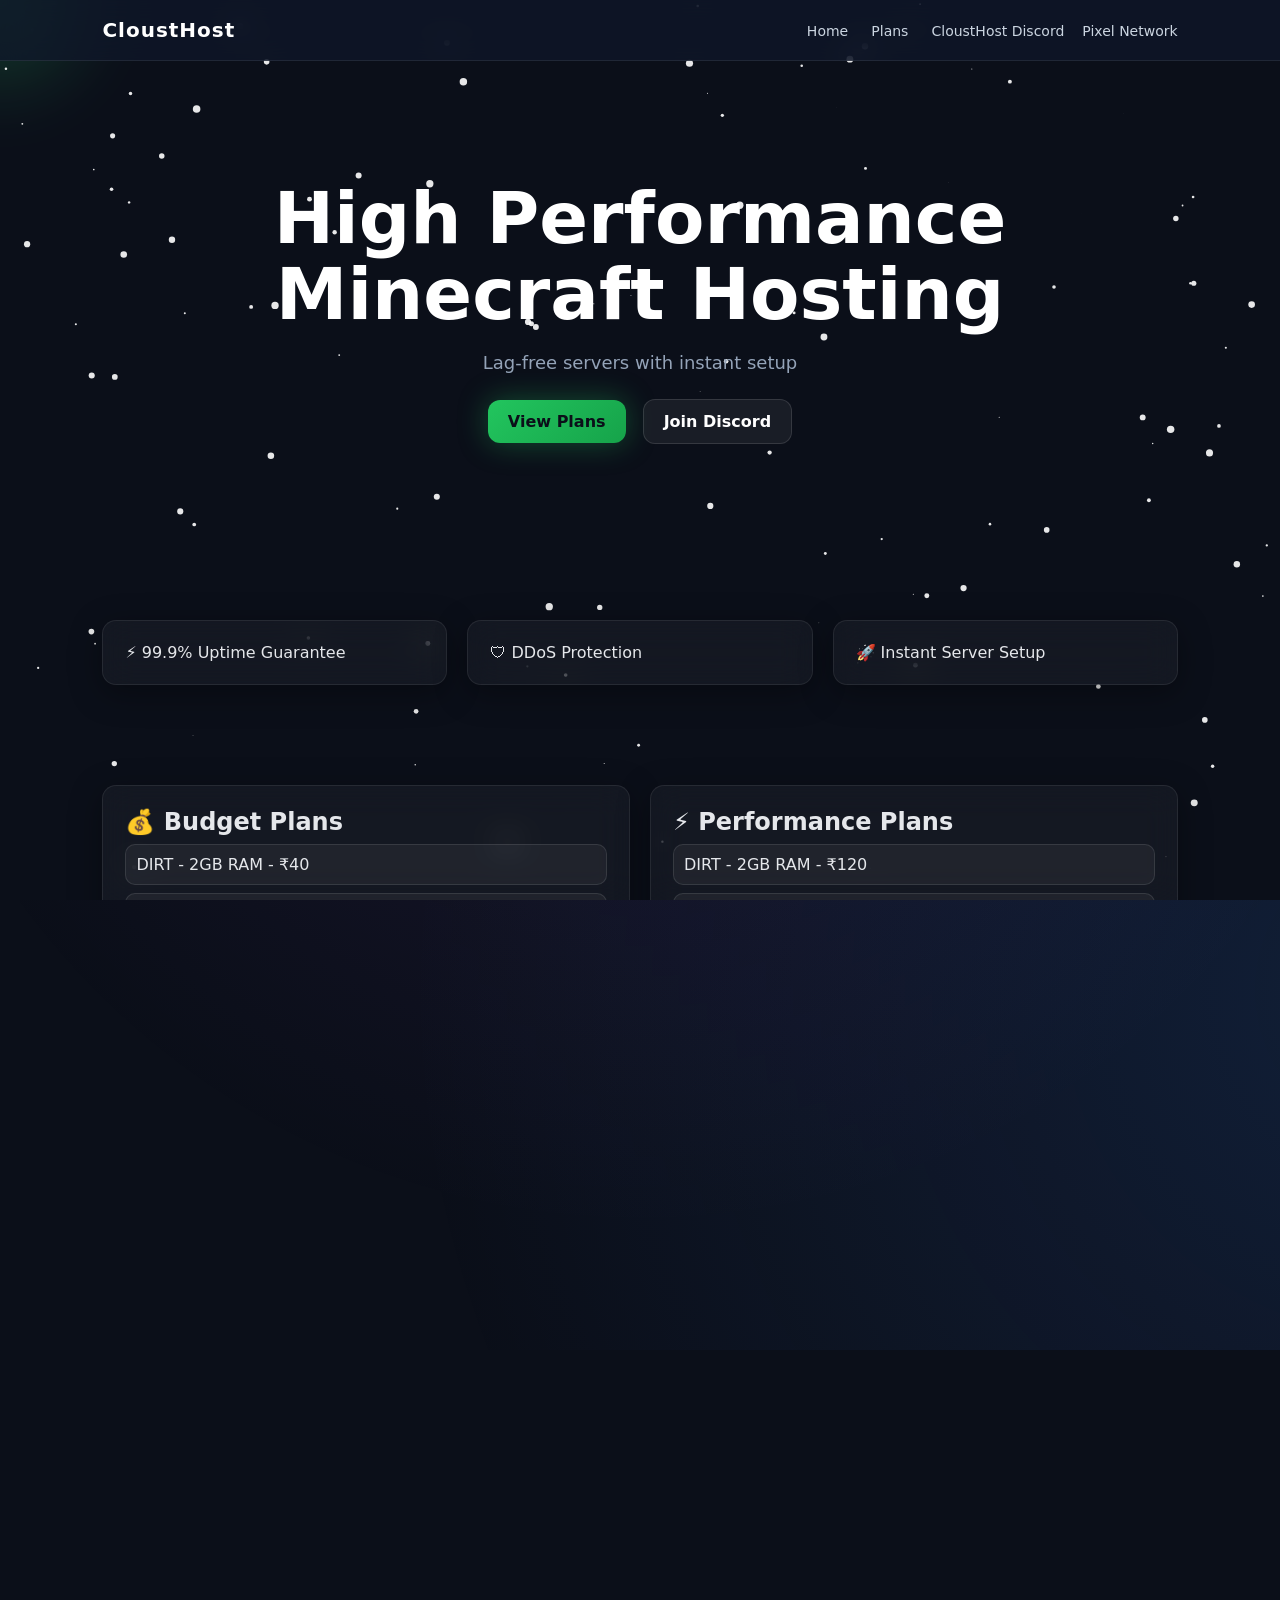
==== index.html @ dcbfb226 "add powered by Pixel Network badge" ====
<div class="mouse-glow" id="mouseGlow"></div>
<!DOCTYPE html>
<html lang="en">
<head>
<meta charset="UTF-8">
<meta name="viewport" content="width=device-width, initial-scale=1.0">
<title>CloustHost</title>
<link rel="stylesheet" href="style.css">
</head>

<body>

<canvas id="particles"></canvas>

<header>
<div class="logo">CloustHost</div>
<nav>
<a href="#">Home</a>
<a href="#plans">Plans</a>
<a href="https://discord.gg/d9tCszvUJg" target="_blank">CloustHost Discord</a><a href="https://discord.gg/DyHTewPsez" target="_blank">Pixel Network</a>
</nav>
</header>

<section class="hero">
<h1>High Performance Minecraft Hosting</h1>
<p>Lag-free servers with instant setup</p>

<a class="btn primary" href="#plans">View Plans</a>
<a class="btn secondary" href="https://discord.gg/d9tCszvUJg" target="_blank">Join Discord</a>
</section>

<!-- PREMIUM FEATURES (RESTORED) -->
<section class="features">
<div class="feature-box">⚡ 99.9% Uptime Guarantee</div>
<div class="feature-box">🛡 DDoS Protection</div>
<div class="feature-box">🚀 Instant Server Setup</div>
</section>

<!-- PLANS -->
<section id="plans" class="features">

<div class="feature-box">
<h2>💰 Budget Plans</h2>

<a class="plan" href="buy.html">DIRT - 2GB RAM - ₹40</a>
<a class="plan" href="buy.html">STONE - 4GB RAM - ₹120</a>
<a class="plan" href="buy.html">COAL - 8GB RAM - ₹160</a>
<a class="plan" href="buy.html">IRON - 12GB RAM - ₹240</a>
<a class="plan" href="buy.html">REDSTONE - 16GB RAM - ₹320</a>
<a class="plan" href="buy.html">LAPIS - 24GB RAM - ₹4120</a>
<a class="plan" href="buy.html">GOLD - 32GB RAM - ₹640</a>
<a class="plan" href="buy.html">DIAMOND - 48GB RAM - ₹960</a>
<a class="plan" href="buy.html">NETHERITE - 64GB RAM - ₹12120</a>
</div>

<div class="feature-box">
<h2>⚡ Performance Plans</h2>

<a class="plan" href="buy.html">DIRT - 2GB RAM - ₹120</a>
<a class="plan" href="buy.html">STONE - 4GB RAM - ₹160</a>
<a class="plan" href="buy.html">COAL - 8GB RAM - ₹320</a>
<a class="plan" href="buy.html">IRON - 12GB RAM - ₹4120</a>
<a class="plan" href="buy.html">REDSTONE - 16GB RAM - ₹640</a>
<a class="plan" href="buy.html">LAPIS - 24GB RAM - ₹960</a>
<a class="plan" href="buy.html">GOLD - 32GB RAM - ₹12120</a>
<a class="plan" href="buy.html">DIAMOND - 48GB RAM - ₹1920</a>
<a class="plan" href="buy.html">NETHERITE - 64GB RAM - ₹2560</a>
</div>

</section>

<footer>
© 2026 CloustHost • Minecraft Hosting
<section class="features">
<div class="feature-box">
<h2>🎮 Pixel Network</h2>
<p>Join one of the best public Minecraft communities.</p>
<a class="btn primary" href="https://discord.gg/DyHTewPsez" target="_blank">Join Pixel Network</a>
</div>
</section>
<div class="powered-by">
Powered by <a href="https://discord.gg/DyHTewPsez" target="_blank">Pixel Network</a>
</div>
</footer>

<script>
const canvas = document.getElementById("particles");
const ctx = canvas.getContext("2d");

canvas.width = window.innerWidth;
canvas.height = window.innerHeight;

let particles = [];

for (let i = 0; i < 120; i++) {
particles.push({
x: Math.random() * canvas.width,
y: Math.random() * canvas.height,
r: Math.random() * 3.8,
dx: (Math.random() - 0.8) * 0.8,
dy: (Math.random() - 0.8) * 0.8
});
}

function animate() {
ctx.clearRect(0, 0, canvas.width, canvas.height);

ctx.fillStyle = "rgba(255,255,255,0.9)";

particles.forEach(p => {
ctx.beginPath();
ctx.arc(p.x, p.y, p.r, 0, Math.PI * 2);
ctx.fill();

p.x += p.dx;
p.y += p.dy;

if (p.x < 0 || p.x > canvas.width) p.dx *= -1;
if (p.y < 0 || p.y > canvas.height) p.dy *= -1;
});

requestAnimationFrame(animate);
}

animate();
</script>

</body>
</html>

<script>
const glow = document.getElementById("mouseGlow");

document.addEventListener("mousemove", (e) => {
glow.style.left = e.clientX + "px";
glow.style.top = e.clientY + "px";
});
</script>
---- style.css ----
*{
margin:0;
padding:0;
box-sizing:border-box;
font-family:Inter, system-ui, sans-serif;
}

html, body{
height:100%;
overflow-x:hidden;
background:#0b0f19;
color:#e5e7eb;
}

/* 🌌 ANIMATED GLOW BACKGROUND */
body::before{
content:"";
position:fixed;
inset:-50%;
background:
radial-gradient(circle at 20% 20%, rgba(34,197,94,0.18), transparent 40%),
radial-gradient(circle at 80% 80%, rgba(59,130,246,0.14), transparent 40%),
radial-gradient(circle at 50% 50%, rgba(168,85,247,0.10), transparent 50%);
animation:glowMove 12s ease-in-out infinite alternate;
z-index:-2;
}

@keyframes glowMove{
0%{transform:translate(0,0) scale(1);}
100%{transform:translate(5%,5%) scale(1.1);}
}

/* 🎯 PARTICLES CANVAS */
canvas{
position:fixed;
inset:0;
z-index:-1;
pointer-events:none;
}

/* CONTENT ABOVE EVERYTHING */
header, section, footer{
position:relative;
z-index:1;
}

/* HEADER */
header{
display:flex;
justify-content:space-between;
align-items:center;
padding:18px 8%;
background:rgba(15,23,42,0.75);
backdrop-filter:blur(14px);
border-bottom:1px solid rgba(255,255,255,0.08);
position:sticky;
top:0;
}

.logo{
font-size:20px;
font-weight:800;
color:#fff;
letter-spacing:1px;
}

nav a{
color:#cbd5e1;
text-decoration:none;
margin-left:18px;
font-size:14px;
transition:0.2s;
}

nav a:hover{
color:#fff;
}

/* HERO */
.hero{
text-align:center;
padding:120px 8%;
}

.hero h1{
font-size:56px;
font-weight:900;
color:#fff;
}

.hero p{
color:#94a3b8;
margin-top:12px;
margin-bottom:25px;
}

/* BUTTONS */
.btn{
display:inline-block;
padding:12px 20px;
margin:6px;
border-radius:12px;
text-decoration:none;
font-weight:600;
transition:0.2s;
}

.btn.primary{
background:#22c55e;
color:#0b0f19;
}

.btn.primary:hover{
transform:translateY(-2px);
background:#16a34a;
}

.btn.secondary{
background:rgba(255,255,255,0.06);
color:white;
border:1px solid rgba(255,255,255,0.12);
}

.btn.secondary:hover{
background:rgba(255,255,255,0.12);
transform:translateY(-2px);
}

/* FEATURES */
.features{
display:grid;
grid-template-columns:repeat(auto-fit,minmax(260px,1fr));
gap:20px;
padding:50px 8%;
}

.feature-box{
background:rgba(255,255,255,0.04);
border:1px solid rgba(255,255,255,0.08);
padding:22px;
border-radius:14px;
backdrop-filter:blur(10px);
transition:0.2s;
}

.feature-box:hover{
transform:translateY(-6px);
border-color:rgba(34,197,94,0.4);
}

/* PLANS */
.plan{
display:block;
padding:10px;
margin:8px 0;
background:rgba(255,255,255,0.05);
border:1px solid rgba(255,255,255,0.1);
border-radius:10px;
color:#e5e7eb;
text-decoration:none;
transition:0.2s;
}

.plan:hover{
transform:translateY(-3px);
border-color:#22c55e;
background:rgba(34,197,94,0.1);
}

/* FOOTER */
footer{
text-align:center;
padding:25px;
color:#64748b;
border-top:1px solid rgba(255,255,255,0.08);
margin-top:40px;
}

/* 🌟 MOUSE FOLLOW GLOW */
.mouse-glow{
position:fixed;
width:300px;
height:300px;
border-radius:50%;
pointer-events:none;
background:radial-gradient(circle, rgba(34,197,94,0.25), transparent 60%);
transform:translate(-50%, -50%);
z-index:0;
mix-blend-mode:screen;
filter:blur(20px);
}

/* make sure particles sit above glow but behind content */
canvas{
position:fixed;
inset:0;
z-index:0;
pointer-events:none;
opacity:1;
}

/* ensure content is above */
header, section, footer{
position:relative;
z-index:2;
}

/* 📱 REAL MOBILE SCALE FIX */
@media (max-width: 768px){

body{
font-size:16px;
}

/* HERO BIGGER FOR MOBILE */
.hero h1{
font-size:38px;
line-height:1.2;
}

.hero p{
font-size:16px;
}

/* MAKE BUTTONS BIGGER (important for touch) */
.btn{
display:block;
width:90%;
margin:10px auto;
padding:14px 16px;
font-size:16px;
}

/* FEATURE CARDS BIGGER */
.feature-box{
padding:20px;
font-size:15px;
border-radius:16px;
}

/* PLANS EASIER TO TAP */
.plan{
padding:14px;
font-size:15px;
margin:10px 0;
}

/* NAV FIX */
nav a{
font-size:14px;
margin-left:8px;
}

/* LOGO */
.logo{
font-size:18px;
}
}

.feature-box{
backdrop-filter:blur(16px);
-webkit-backdrop-filter:blur(16px);
box-shadow:0 8px 32px rgba(0,0,0,.35);
transition:.3s ease;
}

.feature-box:hover{
transform:translateY(-8px);
box-shadow:0 20px 40px rgba(34,197,94,.15);
}

.hero h1{
font-size:clamp(42px,8vw,72px);
line-height:1.05;
max-width:900px;
margin:auto;
}

.hero p{
font-size:18px;
max-width:700px;
margin:20px auto;
}

.btn.primary{
background:linear-gradient(135deg,#22c55e,#16a34a);
box-shadow:0 0 30px rgba(34,197,94,.35);
}

.btn.primary:hover{
transform:translateY(-3px);
box-shadow:0 0 45px rgba(34,197,94,.5);
}

body::after{
content:"";
position:fixed;
inset:0;
background-image:
linear-gradient(rgba(255,255,255,.02) 1px, transparent 1px),
linear-gradient(90deg, rgba(255,255,255,.02) 1px, transparent 1px);
background-size:40px 40px;
pointer-events:none;
z-index:-1;
}

@media (max-width:768px){

.hero{
padding:80px 20px;
}

.hero h1{
font-size:42px;
}

.hero p{
font-size:16px;
}

.btn{
display:block;
width:100%;
max-width:320px;
margin:10px auto;
}

.features{
grid-template-columns:1fr;
}
}

.powered-by{
text-align:center;
padding:20px;
margin-top:30px;
color:#94a3b8;
font-size:14px;
}

.powered-by a{
color:#22c55e;
text-decoration:none;
font-weight:700;
}

.powered-by a:hover{
text-shadow:0 0 12px rgba(34,197,94,.6);
}
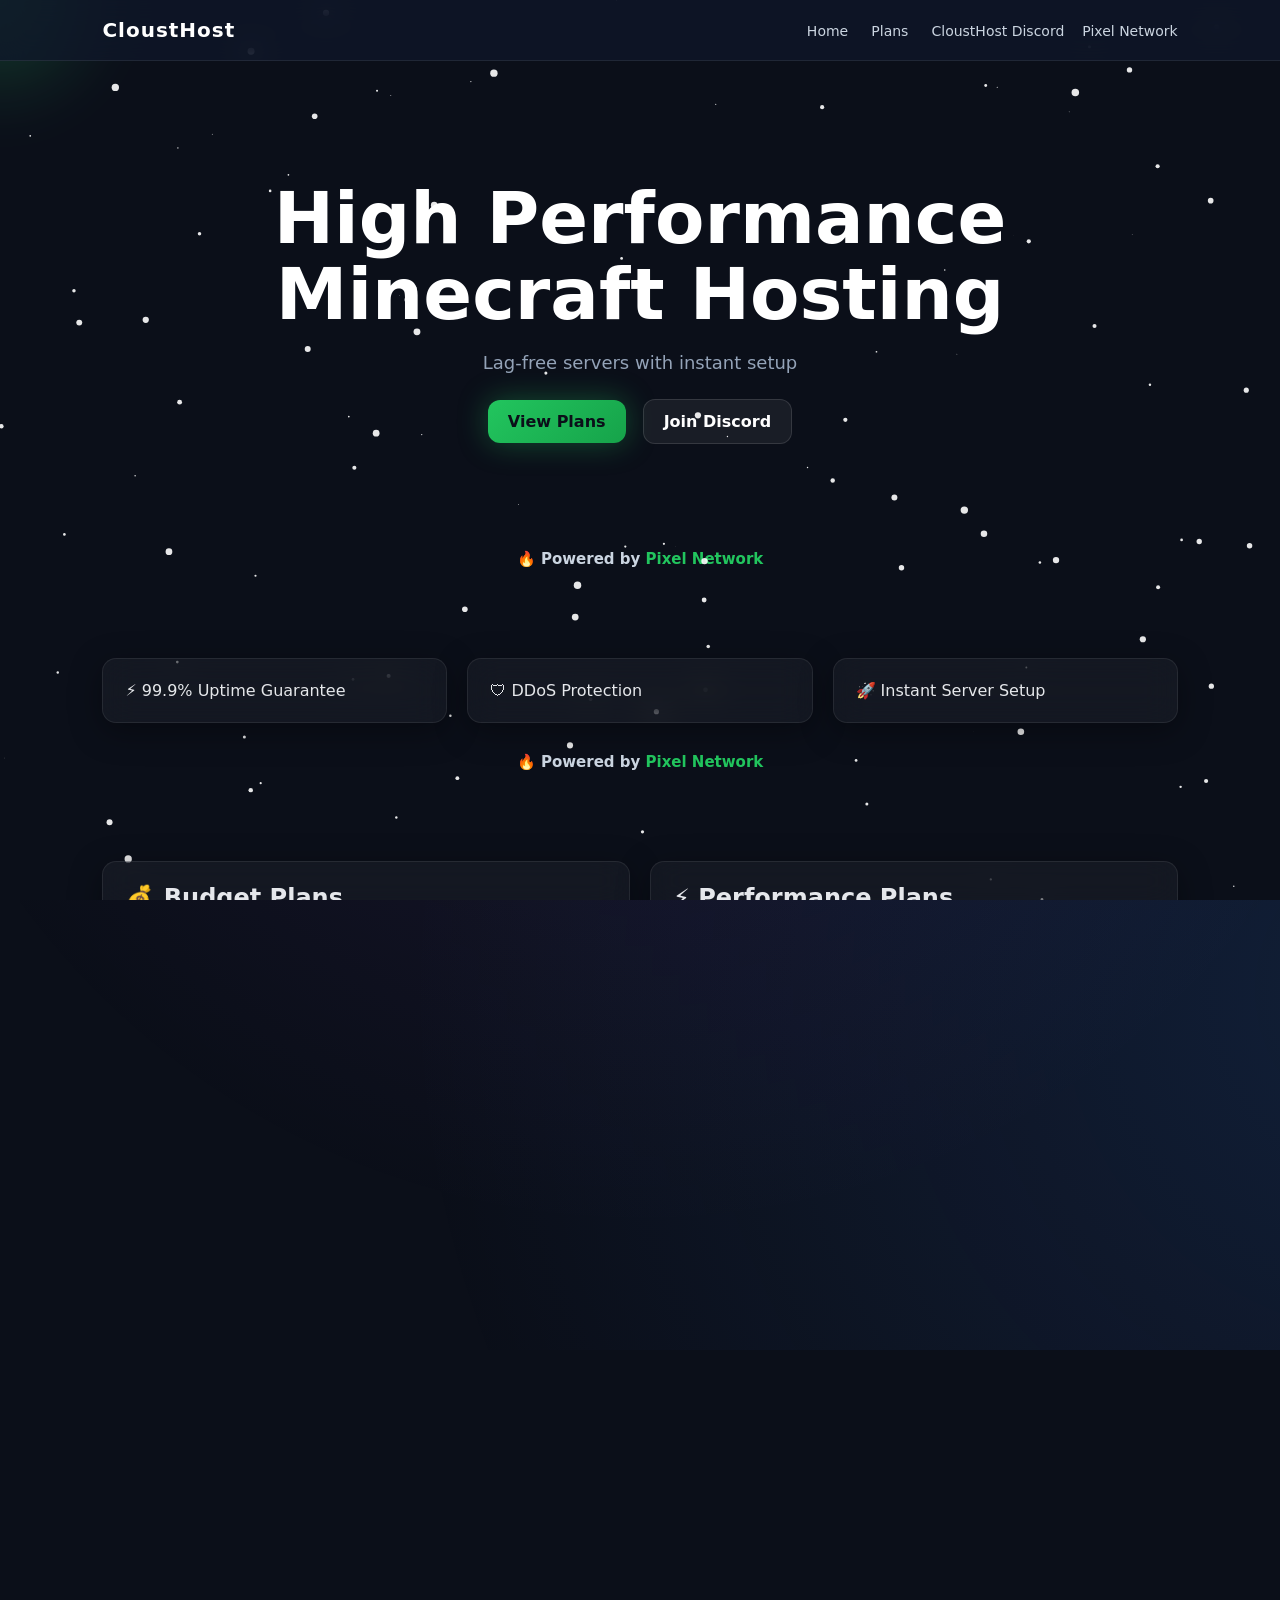
==== commit fe265af8: "move Pixel Network badge near hero" ====
--- a/index.html
+++ b/index.html
@@ -28,6 +28,9 @@
 <a class="btn primary" href="#plans">View Plans</a>
 <a class="btn secondary" href="https://discord.gg/d9tCszvUJg" target="_blank">Join Discord</a>
 </section>
+<div class="powered-top">
+🔥 Powered by <a href="https://discord.gg/DyHTewPsez" target="_blank">Pixel Network</a>
+</div>
 
 <!-- PREMIUM FEATURES (RESTORED) -->
 <section class="features">
@@ -35,6 +38,9 @@
 <div class="feature-box">🛡 DDoS Protection</div>
 <div class="feature-box">🚀 Instant Server Setup</div>
 </section>
+<div class="powered-top">
+🔥 Powered by <a href="https://discord.gg/DyHTewPsez" target="_blank">Pixel Network</a>
+</div>
 
 <!-- PLANS -->
 <section id="plans" class="features">
@@ -68,6 +74,9 @@
 </div>
 
 </section>
+<div class="powered-top">
+🔥 Powered by <a href="https://discord.gg/DyHTewPsez" target="_blank">Pixel Network</a>
+</div>
 
 <footer>
 © 2026 CloustHost • Minecraft Hosting
@@ -78,6 +87,9 @@
 <a class="btn primary" href="https://discord.gg/DyHTewPsez" target="_blank">Join Pixel Network</a>
 </div>
 </section>
+<div class="powered-top">
+🔥 Powered by <a href="https://discord.gg/DyHTewPsez" target="_blank">Pixel Network</a>
+</div>
 <div class="powered-by">
 Powered by <a href="https://discord.gg/DyHTewPsez" target="_blank">Pixel Network</a>
 </div>
--- a/style.css
+++ b/style.css
@@ -347,3 +347,21 @@
 .powered-by a:hover{
 text-shadow:0 0 12px rgba(34,197,94,.6);
 }
+
+.powered-top{
+text-align:center;
+margin:-20px 0 40px 0;
+color:#cbd5e1;
+font-size:15px;
+font-weight:600;
+}
+
+.powered-top a{
+color:#22c55e;
+text-decoration:none;
+font-weight:700;
+}
+
+.powered-top a:hover{
+text-shadow:0 0 12px rgba(34,197,94,.6);
+}
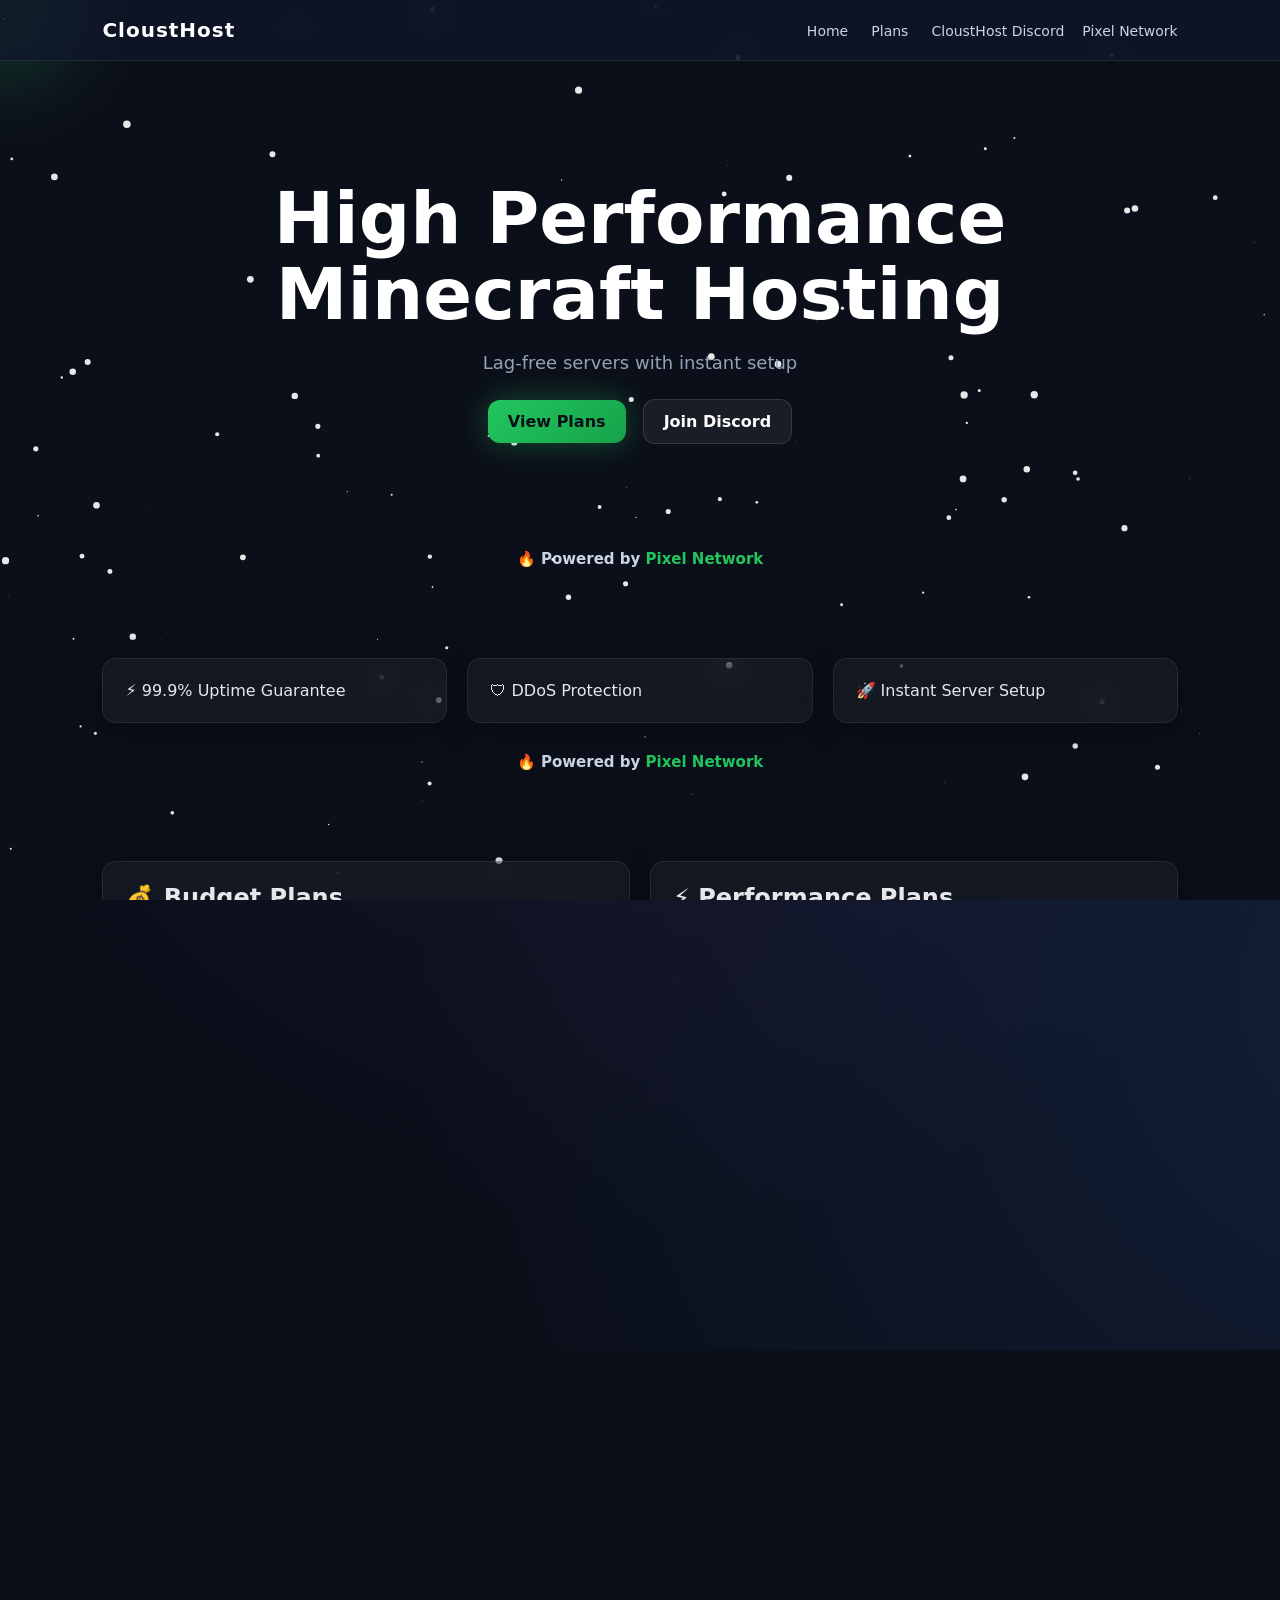
==== commit 6e87cafa: "fix incorrect plan pricing" ====
--- a/index.html
+++ b/index.html
@@ -53,10 +53,10 @@
 <a class="plan" href="buy.html">COAL - 8GB RAM - ₹160</a>
 <a class="plan" href="buy.html">IRON - 12GB RAM - ₹240</a>
 <a class="plan" href="buy.html">REDSTONE - 16GB RAM - ₹320</a>
-<a class="plan" href="buy.html">LAPIS - 24GB RAM - ₹4120</a>
+<a class="plan" href="buy.html">LAPIS - 24GB RAM - ₹480</a>
 <a class="plan" href="buy.html">GOLD - 32GB RAM - ₹640</a>
 <a class="plan" href="buy.html">DIAMOND - 48GB RAM - ₹960</a>
-<a class="plan" href="buy.html">NETHERITE - 64GB RAM - ₹12120</a>
+<a class="plan" href="buy.html">NETHERITE - 64GB RAM - ₹1280</a>
 </div>
 
 <div class="feature-box">
@@ -65,10 +65,10 @@
 <a class="plan" href="buy.html">DIRT - 2GB RAM - ₹120</a>
 <a class="plan" href="buy.html">STONE - 4GB RAM - ₹160</a>
 <a class="plan" href="buy.html">COAL - 8GB RAM - ₹320</a>
-<a class="plan" href="buy.html">IRON - 12GB RAM - ₹4120</a>
+<a class="plan" href="buy.html">IRON - 12GB RAM - ₹480</a>
 <a class="plan" href="buy.html">REDSTONE - 16GB RAM - ₹640</a>
 <a class="plan" href="buy.html">LAPIS - 24GB RAM - ₹960</a>
-<a class="plan" href="buy.html">GOLD - 32GB RAM - ₹12120</a>
+<a class="plan" href="buy.html">GOLD - 32GB RAM - ₹1280</a>
 <a class="plan" href="buy.html">DIAMOND - 48GB RAM - ₹1920</a>
 <a class="plan" href="buy.html">NETHERITE - 64GB RAM - ₹2560</a>
 </div>
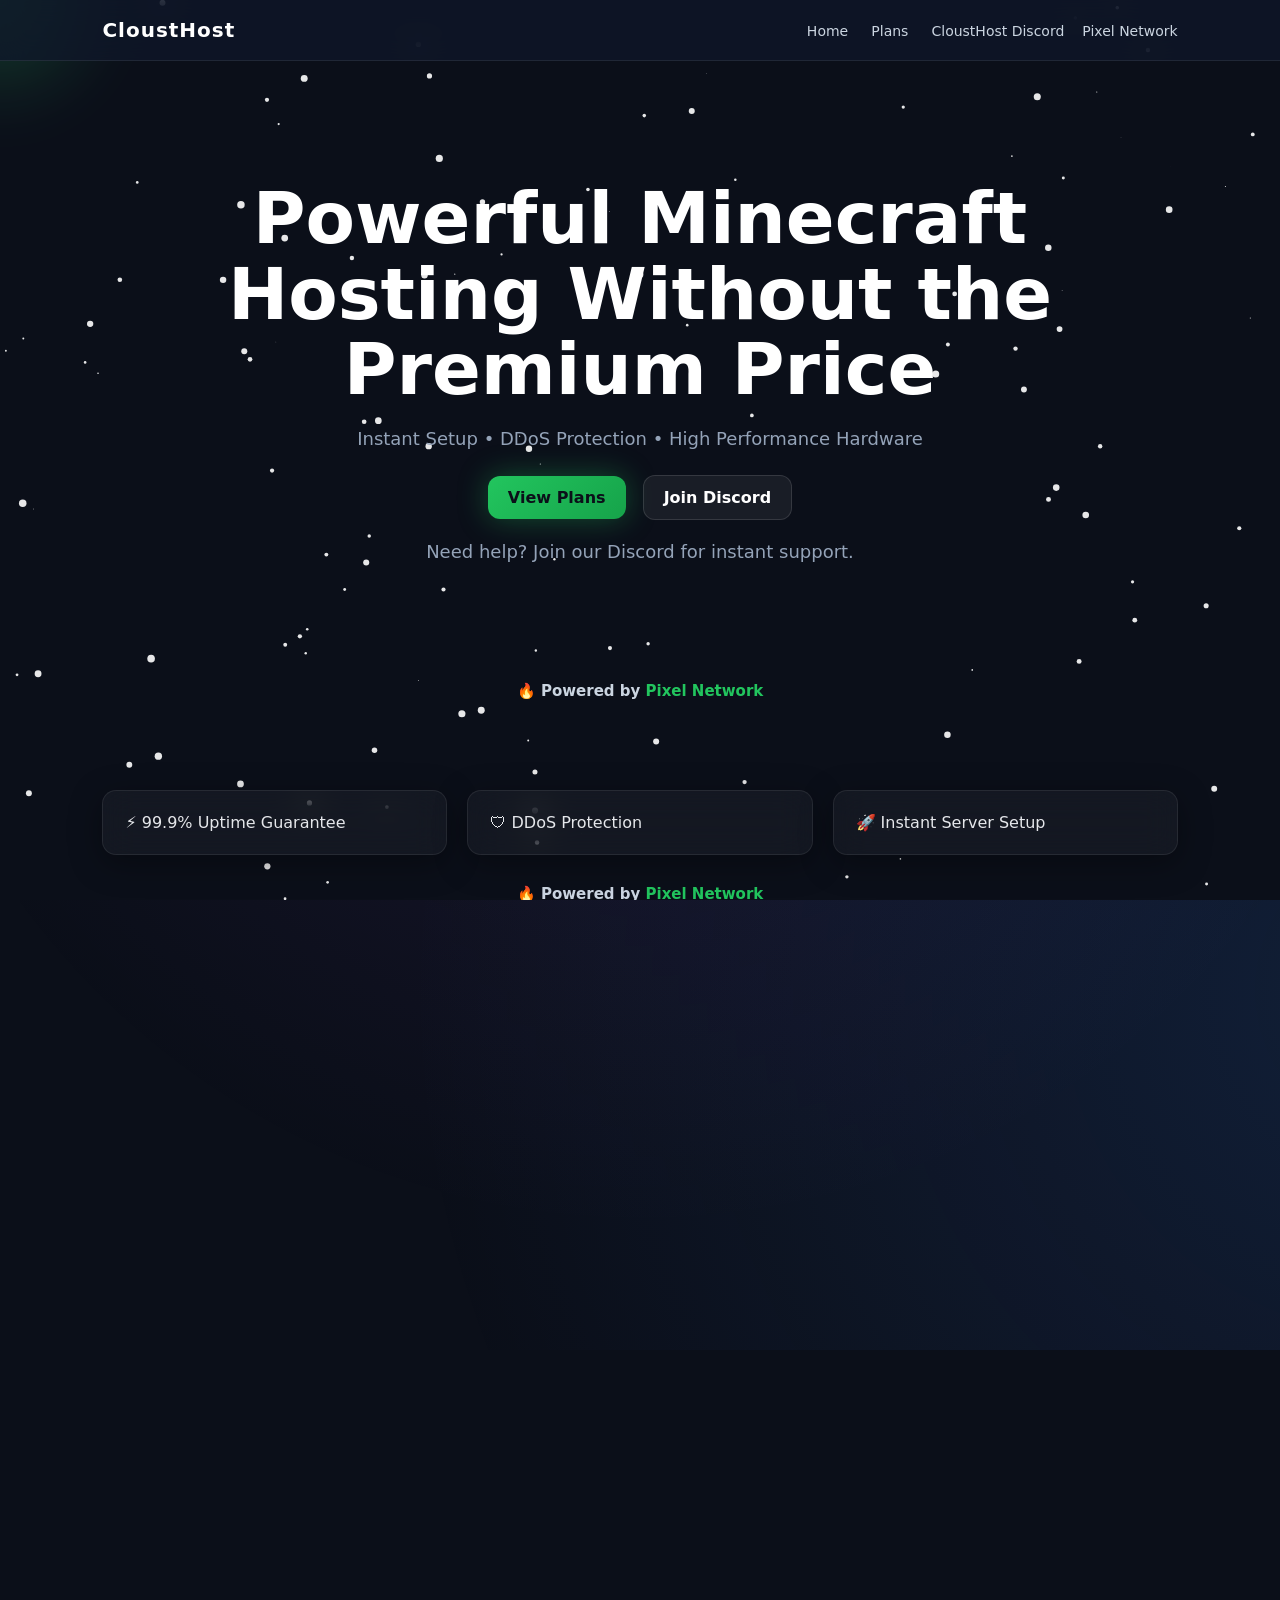
==== commit 25d6453c: "cleanup and premium polish" ====
--- a/index.html
+++ b/index.html
@@ -1,4 +1,3 @@
-<div class="mouse-glow" id="mouseGlow"></div>
 <!DOCTYPE html>
 <html lang="en">
 <head>
@@ -9,6 +8,7 @@
 </head>
 
 <body>
+<div class="mouse-glow" id="mouseGlow"></div>
 
 <canvas id="particles"></canvas>
 
@@ -22,11 +22,12 @@
 </header>
 
 <section class="hero">
-<h1>High Performance Minecraft Hosting</h1>
-<p>Lag-free servers with instant setup</p>
+<h1>Powerful Minecraft Hosting Without the Premium Price</h1>
+<p>Instant Setup • DDoS Protection • High Performance Hardware</p>
 
 <a class="btn primary" href="#plans">View Plans</a>
 <a class="btn secondary" href="https://discord.gg/d9tCszvUJg" target="_blank">Join Discord</a>
+<p style="margin-top:15px;color:#94a3b8;">Need help? Join our Discord for instant support.</p>
 </section>
 <div class="powered-top">
 🔥 Powered by <a href="https://discord.gg/DyHTewPsez" target="_blank">Pixel Network</a>
--- a/style.css
+++ b/style.css
@@ -365,3 +365,17 @@
 .powered-top a:hover{
 text-shadow:0 0 12px rgba(34,197,94,.6);
 }
+
+@media (max-width:768px){
+canvas{
+opacity:0.35;
+}
+}
+
+.plan{
+box-shadow:0 4px 15px rgba(0,0,0,.15);
+}
+
+.plan:hover{
+box-shadow:0 0 25px rgba(34,197,94,.25);
+}
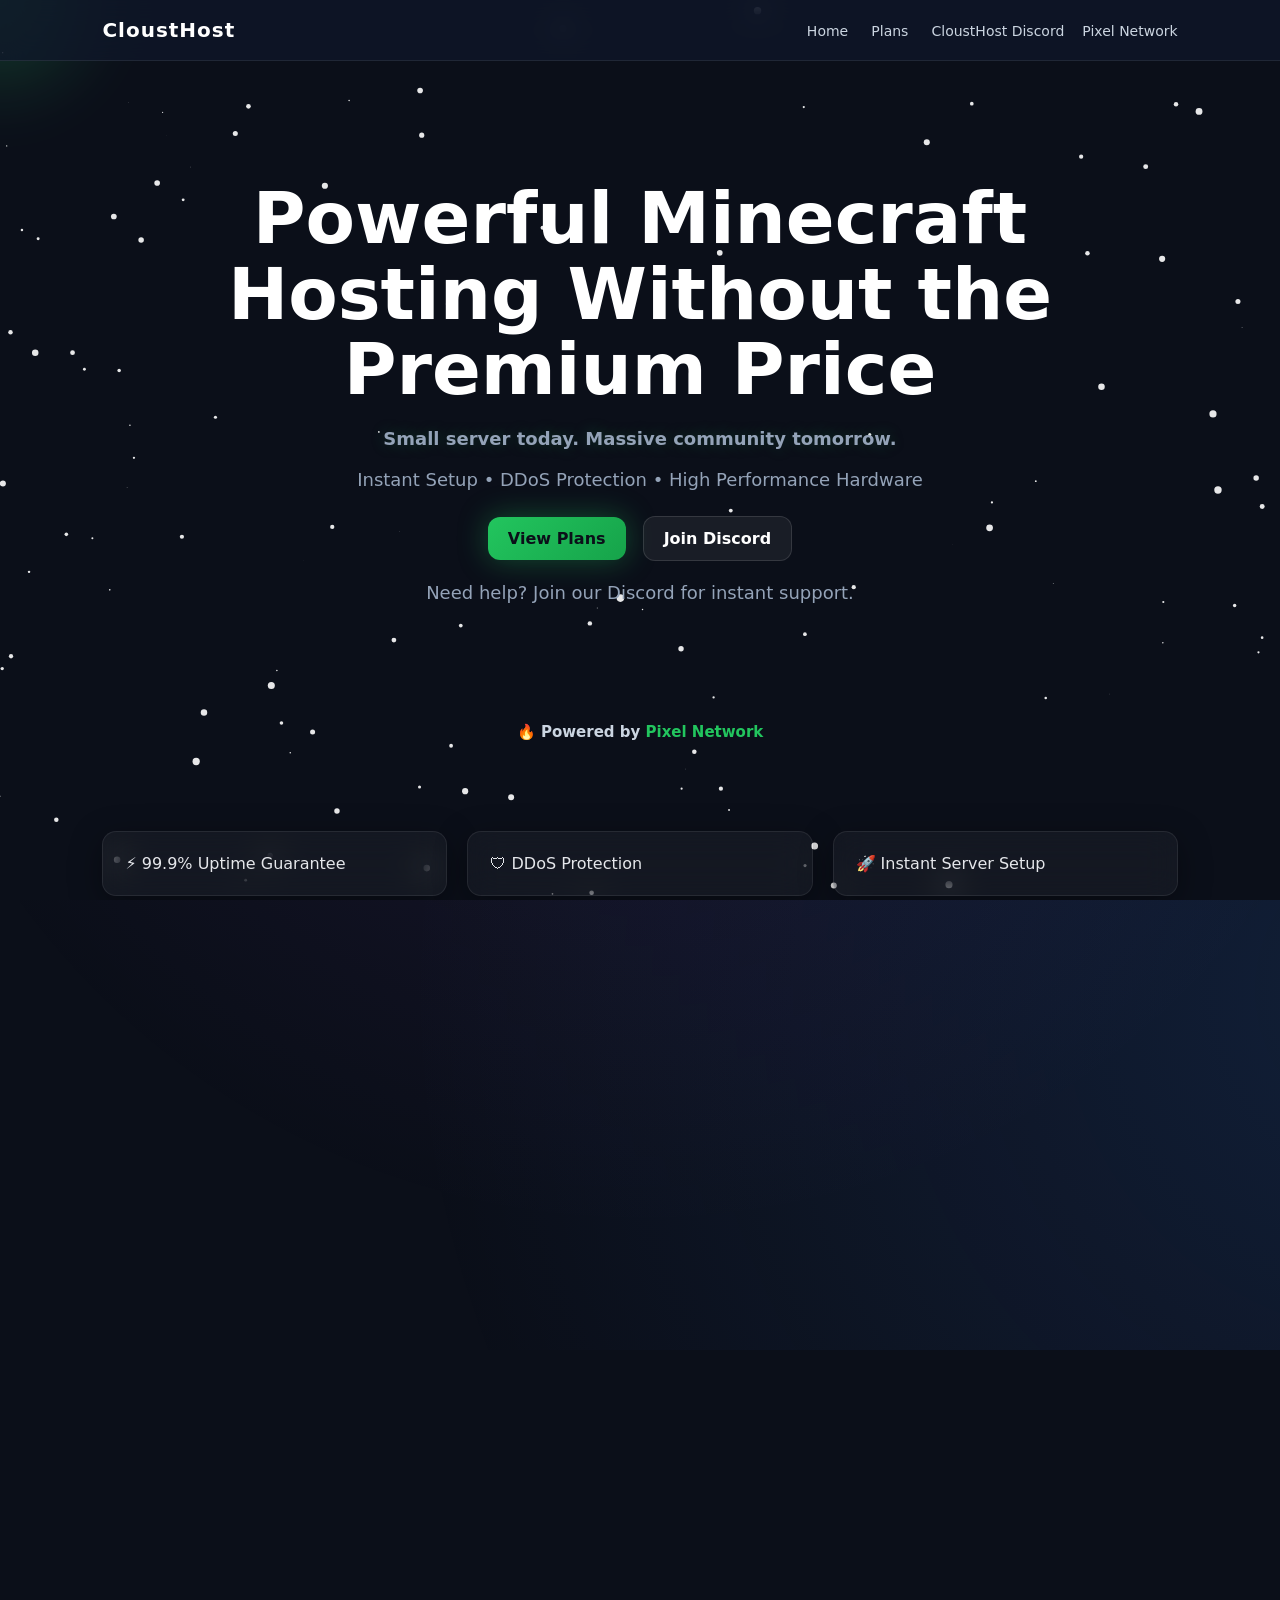
==== commit b1d6505f: "add hero motivational quote" ====
--- a/index.html
+++ b/index.html
@@ -23,7 +23,7 @@
 
 <section class="hero">
 <h1>Powerful Minecraft Hosting Without the Premium Price</h1>
-<p>Instant Setup • DDoS Protection • High Performance Hardware</p>
+<p class="hero-quote">Small server today. Massive community tomorrow.</p><p>Instant Setup • DDoS Protection • High Performance Hardware</p>
 
 <a class="btn primary" href="#plans">View Plans</a>
 <a class="btn secondary" href="https://discord.gg/d9tCszvUJg" target="_blank">Join Discord</a>
--- a/style.css
+++ b/style.css
@@ -379,3 +379,20 @@
 .plan:hover{
 box-shadow:0 0 25px rgba(34,197,94,.25);
 }
+
+.hero-quote{
+font-size:22px;
+font-weight:700;
+color:#22c55e;
+margin:20px auto;
+max-width:800px;
+text-align:center;
+text-shadow:0 0 15px rgba(34,197,94,.25);
+}
+
+@media (max-width:768px){
+.hero-quote{
+font-size:18px;
+padding:0 15px;
+}
+}
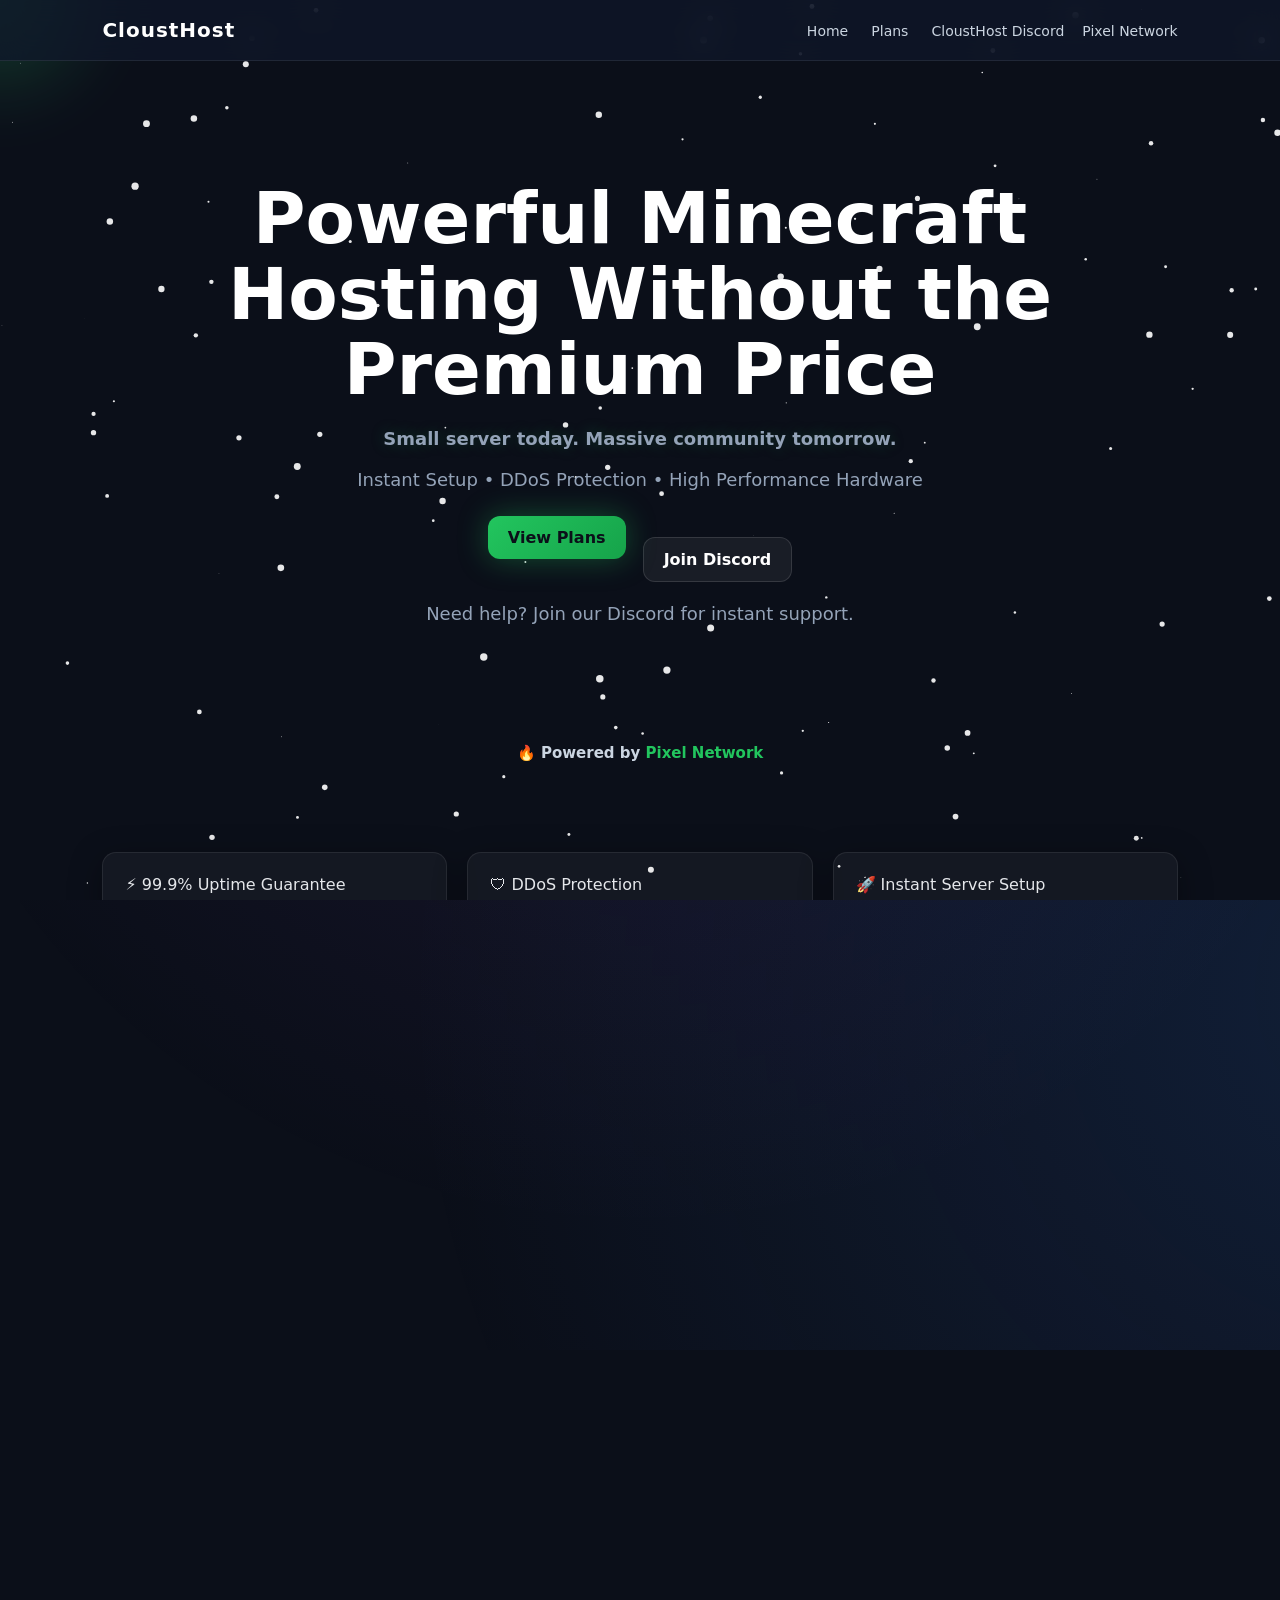
==== commit 352b9534: "add CloustHost favicon" ====
--- a/index.html
+++ b/index.html
@@ -4,6 +4,7 @@
 <meta charset="UTF-8">
 <meta name="viewport" content="width=device-width, initial-scale=1.0">
 <title>CloustHost</title>
+<link rel="icon" type="image/png" href="favicon.png">
 <link rel="stylesheet" href="style.css">
 </head>
 
--- a/style.css
+++ b/style.css
@@ -396,3 +396,69 @@
 padding:0 15px;
 }
 }
+
+.feature-box{
+animation:floatCard 6s ease-in-out infinite;
+}
+
+@keyframes floatCard{
+0%,100%{transform:translateY(0);}
+50%{transform:translateY(-8px);}
+}
+
+.hero,
+.features,
+footer{
+animation:fadeUp .8s ease forwards;
+}
+
+@keyframes fadeUp{
+from{
+opacity:0;
+transform:translateY(20px);
+}
+to{
+opacity:1;
+transform:translateY(0);
+}
+}
+
+.logo{
+animation:logoGlow 3s ease-in-out infinite alternate;
+}
+
+@keyframes logoGlow{
+from{
+text-shadow:0 0 5px rgba(34,197,94,.3);
+}
+to{
+text-shadow:0 0 20px rgba(34,197,94,.8);
+}
+}
+
+.btn.primary{
+position:relative;
+overflow:hidden;
+}
+
+.btn.primary::after{
+content:"";
+position:absolute;
+top:0;
+left:-100%;
+width:50%;
+height:100%;
+background:linear-gradient(
+90deg,
+transparent,
+rgba(255,255,255,.25),
+transparent
+);
+animation:shimmer 3s infinite;
+}
+
+@keyframes shimmer{
+100%{
+left:200%;
+}
+}
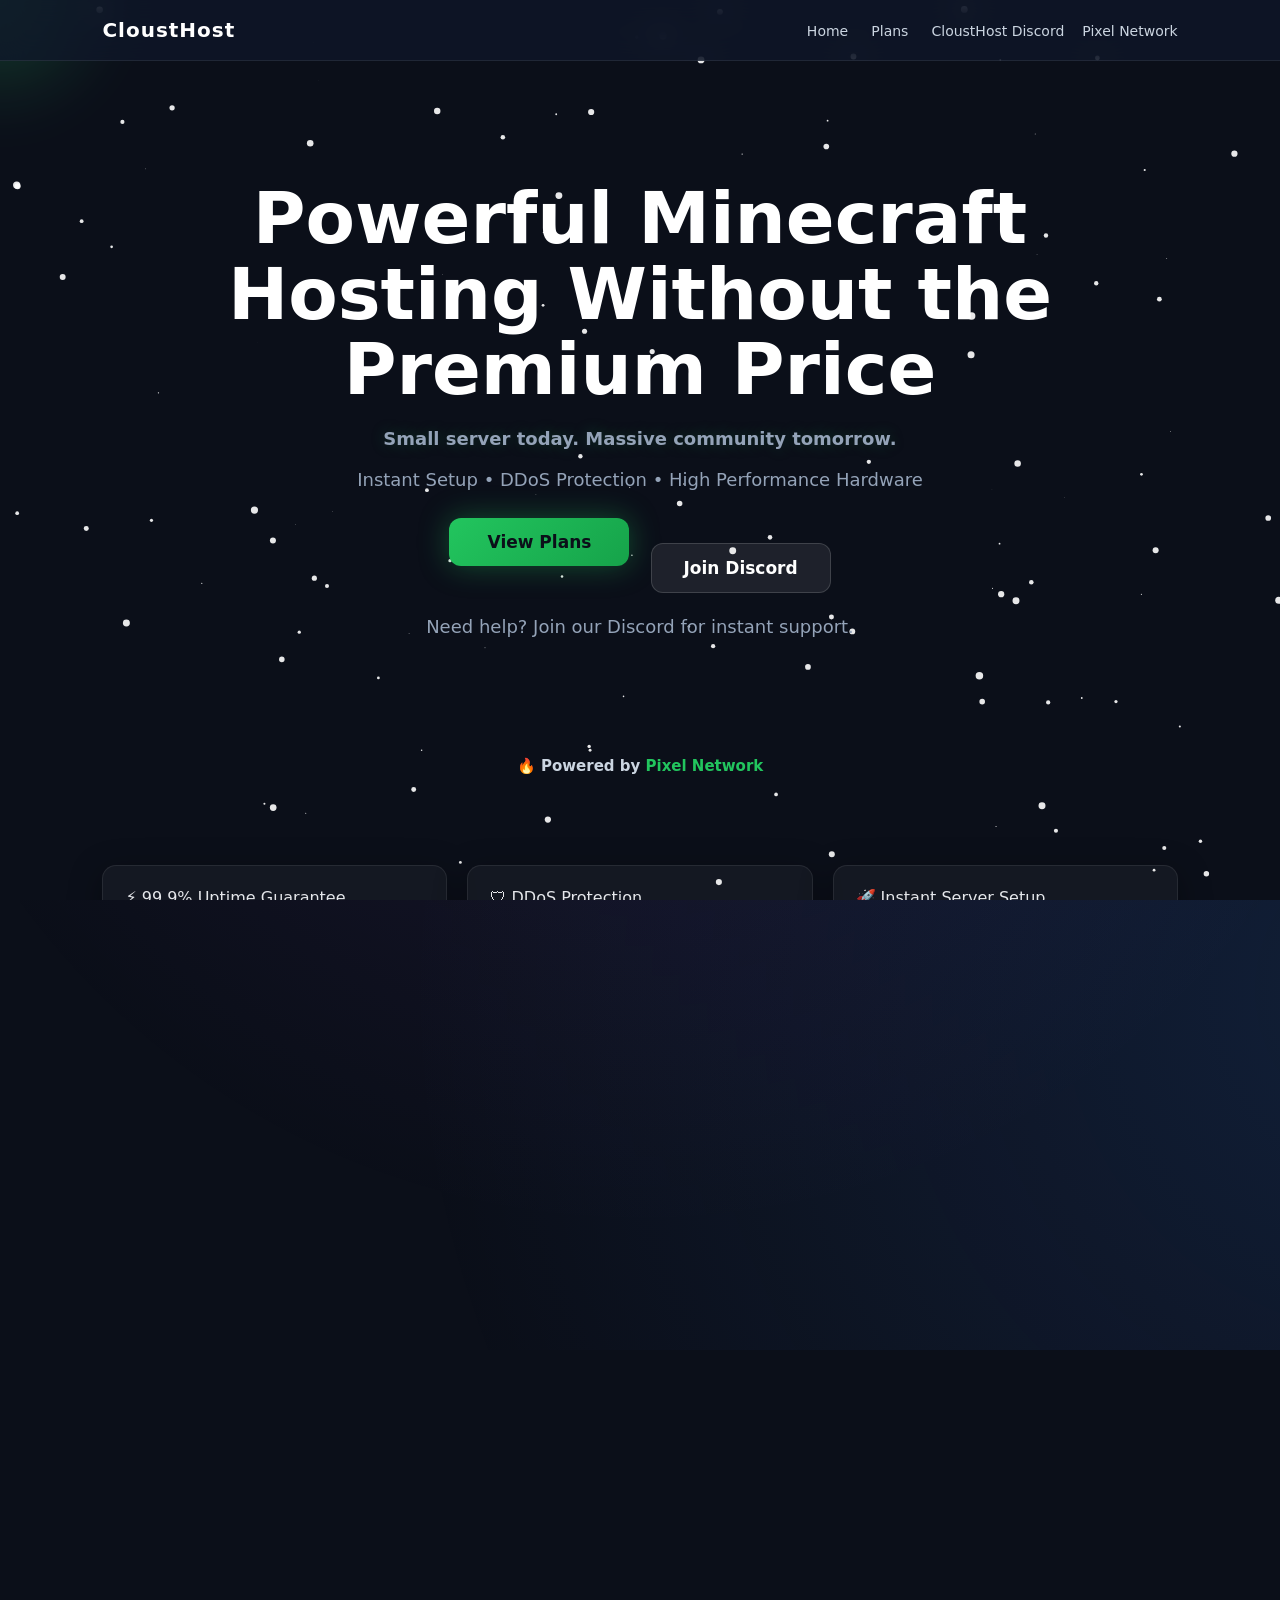
==== commit 05e9aa70: "add CloustHost favicon" ====
--- a/index.html
+++ b/index.html
@@ -4,6 +4,7 @@
 <meta charset="UTF-8">
 <meta name="viewport" content="width=device-width, initial-scale=1.0">
 <title>CloustHost</title>
+<link rel="icon" href="favicon.ico" type="image/x-icon">
 <link rel="icon" type="image/png" href="favicon.png">
 <link rel="stylesheet" href="style.css">
 </head>
--- a/style.css
+++ b/style.css
@@ -462,3 +462,24 @@
 left:200%;
 }
 }
+
+.hero .btn{
+min-width:180px;
+padding:14px 24px;
+font-size:17px;
+font-weight:700;
+margin:8px;
+}
+
+.btn.secondary{
+background:rgba(255,255,255,0.08);
+border:1px solid rgba(255,255,255,0.15);
+backdrop-filter:blur(10px);
+}
+
+.btn.secondary:hover{
+transform:translateY(-3px);
+background:rgba(255,255,255,0.15);
+box-shadow:0 0 20px rgba(255,255,255,0.15);
+}
+
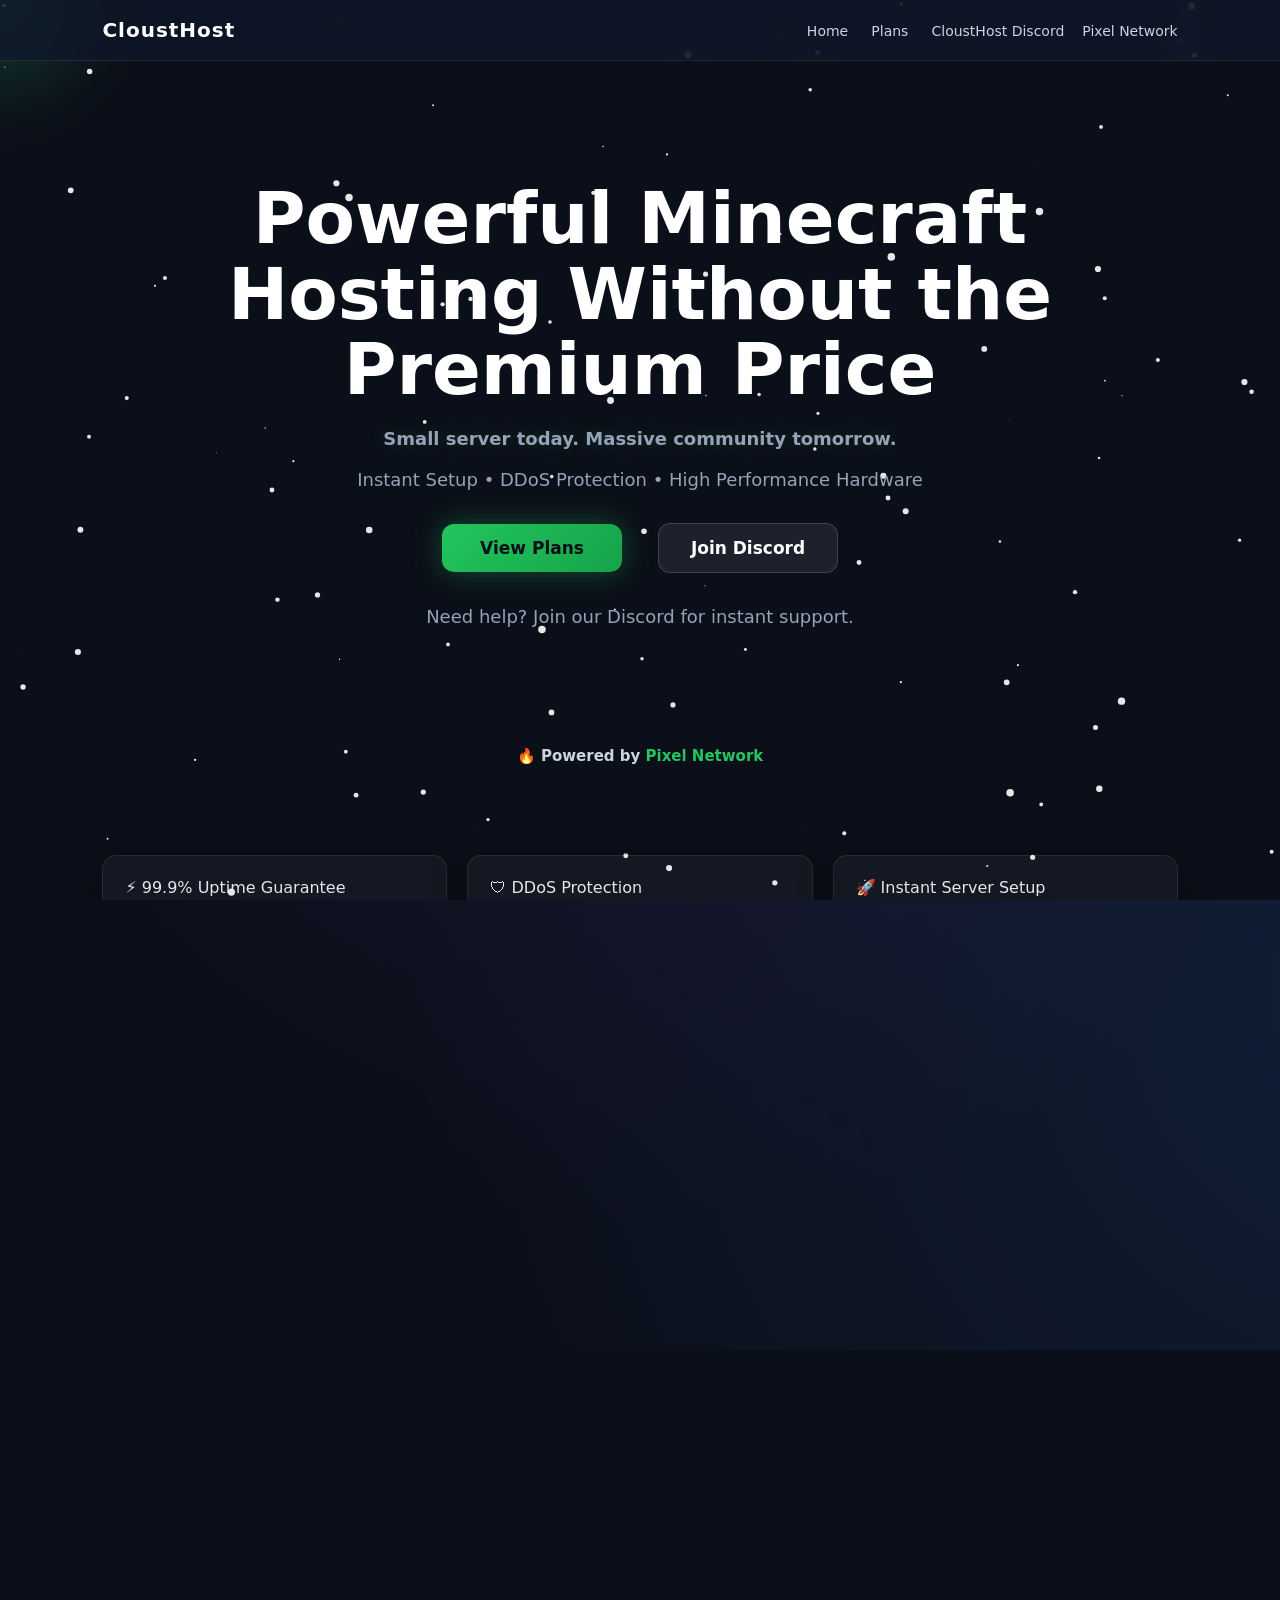
==== commit 225727c3: "fix discord button alignment" ====
--- a/index.html
+++ b/index.html
@@ -27,8 +27,10 @@
 <h1>Powerful Minecraft Hosting Without the Premium Price</h1>
 <p class="hero-quote">Small server today. Massive community tomorrow.</p><p>Instant Setup • DDoS Protection • High Performance Hardware</p>
 
+<div class="hero-buttons">
 <a class="btn primary" href="#plans">View Plans</a>
 <a class="btn secondary" href="https://discord.gg/d9tCszvUJg" target="_blank">Join Discord</a>
+</div>
 <p style="margin-top:15px;color:#94a3b8;">Need help? Join our Discord for instant support.</p>
 </section>
 <div class="powered-top">
@@ -41,12 +43,6 @@
 <div class="feature-box">🛡 DDoS Protection</div>
 <div class="feature-box">🚀 Instant Server Setup</div>
 </section>
-<div class="powered-top">
-🔥 Powered by <a href="https://discord.gg/DyHTewPsez" target="_blank">Pixel Network</a>
-</div>
-
-<!-- PLANS -->
-<section id="plans" class="features">
 
 <div class="feature-box">
 <h2>💰 Budget Plans</h2>
@@ -87,6 +83,7 @@
 <div class="feature-box">
 <h2>🎮 Pixel Network</h2>
 <p>Join one of the best public Minecraft communities.</p>
+<div class="hero-buttons">
 <a class="btn primary" href="https://discord.gg/DyHTewPsez" target="_blank">Join Pixel Network</a>
 </div>
 </section>
--- a/style.css
+++ b/style.css
@@ -483,3 +483,18 @@
 box-shadow:0 0 20px rgba(255,255,255,0.15);
 }
 
+
+.hero-buttons{
+display:flex;
+justify-content:center;
+align-items:center;
+gap:20px;
+margin:25px 0;
+flex-wrap:wrap;
+}
+
+.hero-buttons .btn{
+min-width:180px;
+text-align:center;
+}
+
